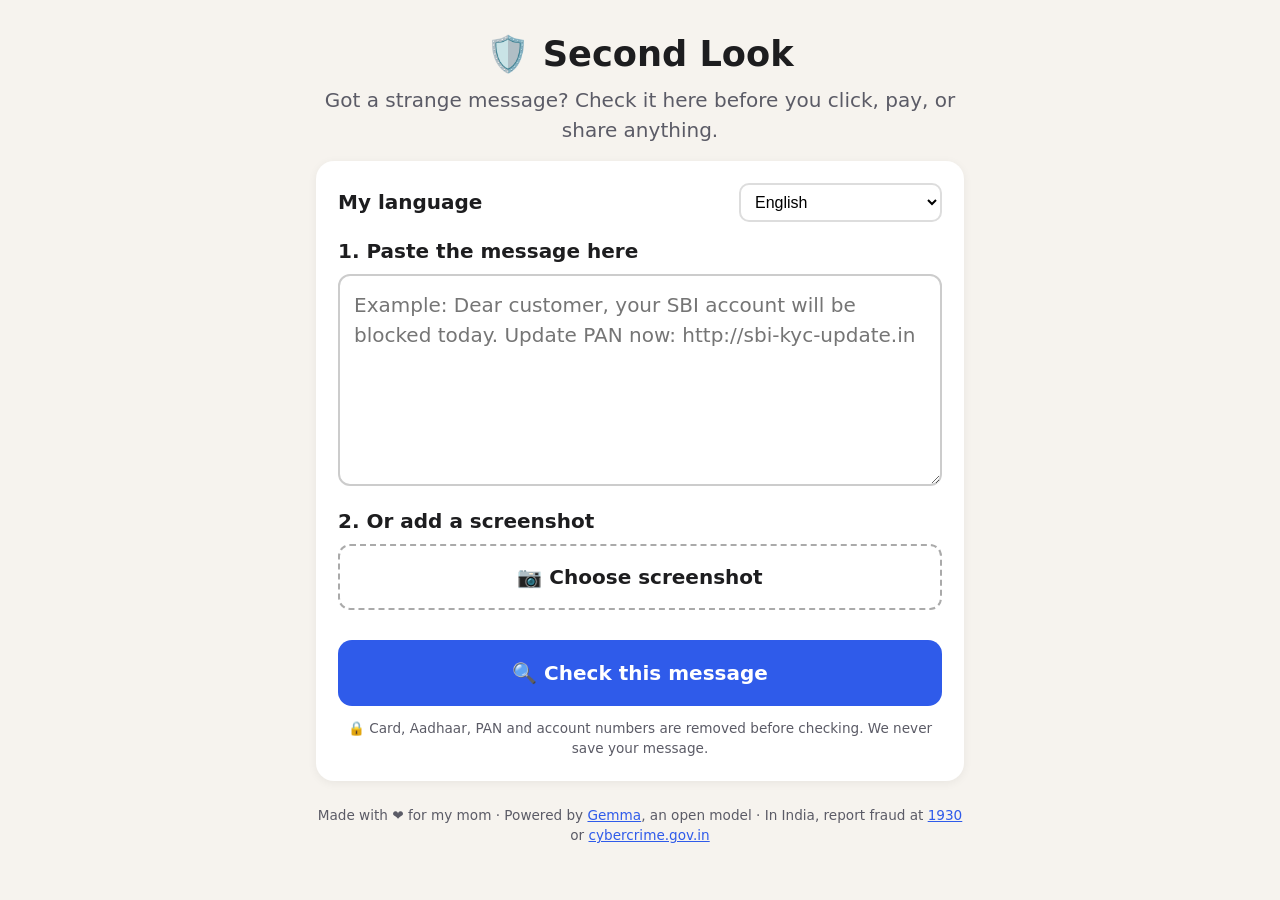
==== static/index.html @ 73c3bdf1 "Second Look: Gemma-powered scam checker for my mom" ====
<!doctype html>
<html lang="en">
<head>
  <meta charset="utf-8" />
  <meta name="viewport" content="width=device-width, initial-scale=1" />
  <title>Second Look - Is this message a scam?</title>
  <meta name="description" content="Paste a suspicious message and get a simple answer. Built for my parent with Gemma, an open model." />
  <link rel="icon" href="data:image/svg+xml,<svg xmlns='http://www.w3.org/2000/svg' viewBox='0 0 100 100'><text y='.9em' font-size='90'>🛡️</text></svg>" />
  <link rel="stylesheet" href="/static/style.css" />
</head>
<body>
  <main>
    <header>
      <h1>🛡️ Second Look</h1>
      <p class="tagline" id="t-tagline">Got a strange message? Check it here before you click, pay, or share anything.</p>
    </header>

    <section class="card">
      <label class="lang-row">
        <span id="t-lang">My language</span>
        <select id="language">
          <option>English</option>
          <option value="Hindi">हिन्दी (Hindi)</option>
          <option value="Bengali">বাংলা (Bengali)</option>
          <option value="Marathi">मराठी (Marathi)</option>
          <option value="Tamil">தமிழ் (Tamil)</option>
          <option value="Telugu">తెలుగు (Telugu)</option>
          <option value="Kannada">ಕನ್ನಡ (Kannada)</option>
          <option value="Malayalam">മലയാളം (Malayalam)</option>
          <option value="Gujarati">ગુજરાતી (Gujarati)</option>
          <option value="Punjabi">ਪੰਜਾਬੀ (Punjabi)</option>
          <option value="Urdu">اردو (Urdu)</option>
          <option value="Spanish">Español</option>
        </select>
      </label>

      <label for="text" class="big-label">1. Paste the message here</label>
      <textarea id="text" rows="6" placeholder="Example: Dear customer, your SBI account will be blocked today. Update PAN now: http://sbi-kyc-update.in"></textarea>

      <div class="big-label">2. Or add a screenshot</div>
      <label class="upload" id="upload-label">
        <input type="file" id="image" accept="image/*" />
        <span id="upload-text">📷 Choose screenshot</span>
      </label>
      <img id="preview" alt="" hidden />

      <button id="check" class="primary">🔍 Check this message</button>
      <p class="privacy">🔒 Card, Aadhaar, PAN and account numbers are removed before checking. We never save your message.</p>
    </section>

    <section id="loading" class="card loading" hidden>
      <div class="spinner"></div>
      <p>Checking carefully… please wait</p>
    </section>

    <section id="error" class="card error" hidden></section>

    <section id="result" class="card result" hidden>
      <div id="verdict" class="verdict"></div>
      <p id="headline" class="headline"></p>

      <h2 id="h-flags">Why</h2>
      <ul id="flags"></ul>

      <h2 id="h-todo">What to do</h2>
      <ol id="todo"></ol>

      <div class="actions">
        <button id="speak">🔊 Read aloud</button>
        <button id="share" class="whatsapp">📤 Send to my family</button>
        <button id="again">↩︎ Check another</button>
      </div>
      <p class="model" id="model"></p>
    </section>

    <section id="history" class="card" hidden>
      <h2>Recent checks (family view)</h2>
      <ul id="history-list" class="history"></ul>
    </section>

    <footer>
      Made with ❤️ for my mom · Powered by <a href="https://ai.google.dev/gemma" target="_blank" rel="noopener">Gemma</a>, an open model ·
      In India, report fraud at <a href="tel:1930">1930</a> or <a href="https://cybercrime.gov.in" target="_blank" rel="noopener">cybercrime.gov.in</a>
    </footer>
  </main>
  <script src="/static/app.js"></script>
</body>
</html>
---- static/style.css ----
:root {
  --bg: #f6f3ee;
  --card: #ffffff;
  --ink: #1d1d1f;
  --muted: #5b5b66;
  --brand: #2f5bea;
  --scam: #c62828;
  --scam-bg: #fdecea;
  --sus: #b26a00;
  --sus-bg: #fff4e0;
  --safe: #1b7f3b;
  --safe-bg: #e7f6ec;
  --radius: 18px;
}

* { box-sizing: border-box; }

body {
  margin: 0;
  background: var(--bg);
  color: var(--ink);
  font-family: system-ui, -apple-system, "Segoe UI", Roboto, "Noto Sans", sans-serif;
  font-size: 20px;
  line-height: 1.5;
}

main { max-width: 680px; margin: 0 auto; padding: 20px 16px 40px; }

header { text-align: center; margin-bottom: 16px; }
h1 { font-size: 2.2rem; margin: 8px 0 4px; }
.tagline { color: var(--muted); margin: 0; }

.card {
  background: var(--card);
  border-radius: var(--radius);
  padding: 22px;
  margin-bottom: 16px;
  box-shadow: 0 2px 10px rgba(0, 0, 0, 0.06);
}

.lang-row { display: flex; align-items: center; justify-content: space-between; gap: 12px; margin-bottom: 14px; font-weight: 600; }
select { font-size: 1rem; padding: 8px 10px; border-radius: 10px; border: 2px solid #ddd; background: #fff; }

.big-label { display: block; font-weight: 700; margin: 12px 0 8px; }

textarea {
  width: 100%;
  font: inherit;
  padding: 14px;
  border: 2px solid #ccc;
  border-radius: 12px;
  resize: vertical;
}
textarea:focus, select:focus { outline: 3px solid var(--brand); border-color: var(--brand); }

.upload {
  display: block;
  text-align: center;
  padding: 16px;
  border: 2px dashed #aaa;
  border-radius: 12px;
  cursor: pointer;
  font-weight: 600;
}
.upload input { display: none; }
#preview { display: block; max-width: 100%; max-height: 260px; margin: 12px auto 0; border-radius: 10px; }

button {
  font: inherit;
  font-weight: 700;
  border: none;
  border-radius: 14px;
  padding: 14px 18px;
  cursor: pointer;
  background: #ececf1;
  color: var(--ink);
}
button:active { transform: scale(0.98); }
button.primary { width: 100%; margin-top: 18px; background: var(--brand); color: #fff; font-size: 1.25rem; padding: 18px; }
button.primary:disabled { opacity: 0.6; cursor: wait; }
button.whatsapp { background: #25d366; color: #fff; }

.privacy { font-size: 0.85rem; color: var(--muted); margin: 12px 0 0; text-align: center; }

.loading { text-align: center; }
.spinner {
  width: 48px; height: 48px; margin: 0 auto 10px;
  border: 6px solid #ddd; border-top-color: var(--brand);
  border-radius: 50%; animation: spin 0.9s linear infinite;
}
@keyframes spin { to { transform: rotate(360deg); } }

.error { background: var(--scam-bg); color: var(--scam); font-weight: 600; }

.verdict {
  font-size: 2rem;
  font-weight: 800;
  text-align: center;
  padding: 18px;
  border-radius: 14px;
  margin-bottom: 10px;
}
.result.scam .verdict { background: var(--scam-bg); color: var(--scam); }
.result.suspicious .verdict { background: var(--sus-bg); color: var(--sus); }
.result.safe .verdict { background: var(--safe-bg); color: var(--safe); }
.result.scam { border: 4px solid var(--scam); }
.result.suspicious { border: 4px solid var(--sus); }
.result.safe { border: 4px solid var(--safe); }

.headline { font-size: 1.25rem; font-weight: 700; text-align: center; }
.result h2 { font-size: 1.1rem; margin: 18px 0 6px; color: var(--muted); text-transform: uppercase; letter-spacing: 0.04em; }
.result li { margin-bottom: 8px; }

.actions { display: grid; grid-template-columns: 1fr 1fr; gap: 10px; margin-top: 18px; }
.actions #again { grid-column: 1 / -1; }

.model { font-size: 0.8rem; color: var(--muted); text-align: center; margin: 12px 0 0; }

.history { list-style: none; padding: 0; margin: 0; font-size: 0.95rem; }
.history li { padding: 8px 0; border-bottom: 1px solid #eee; }
.history .tag { font-weight: 800; margin-right: 6px; }

footer { text-align: center; font-size: 0.85rem; color: var(--muted); margin-top: 24px; }
footer a { color: var(--brand); }
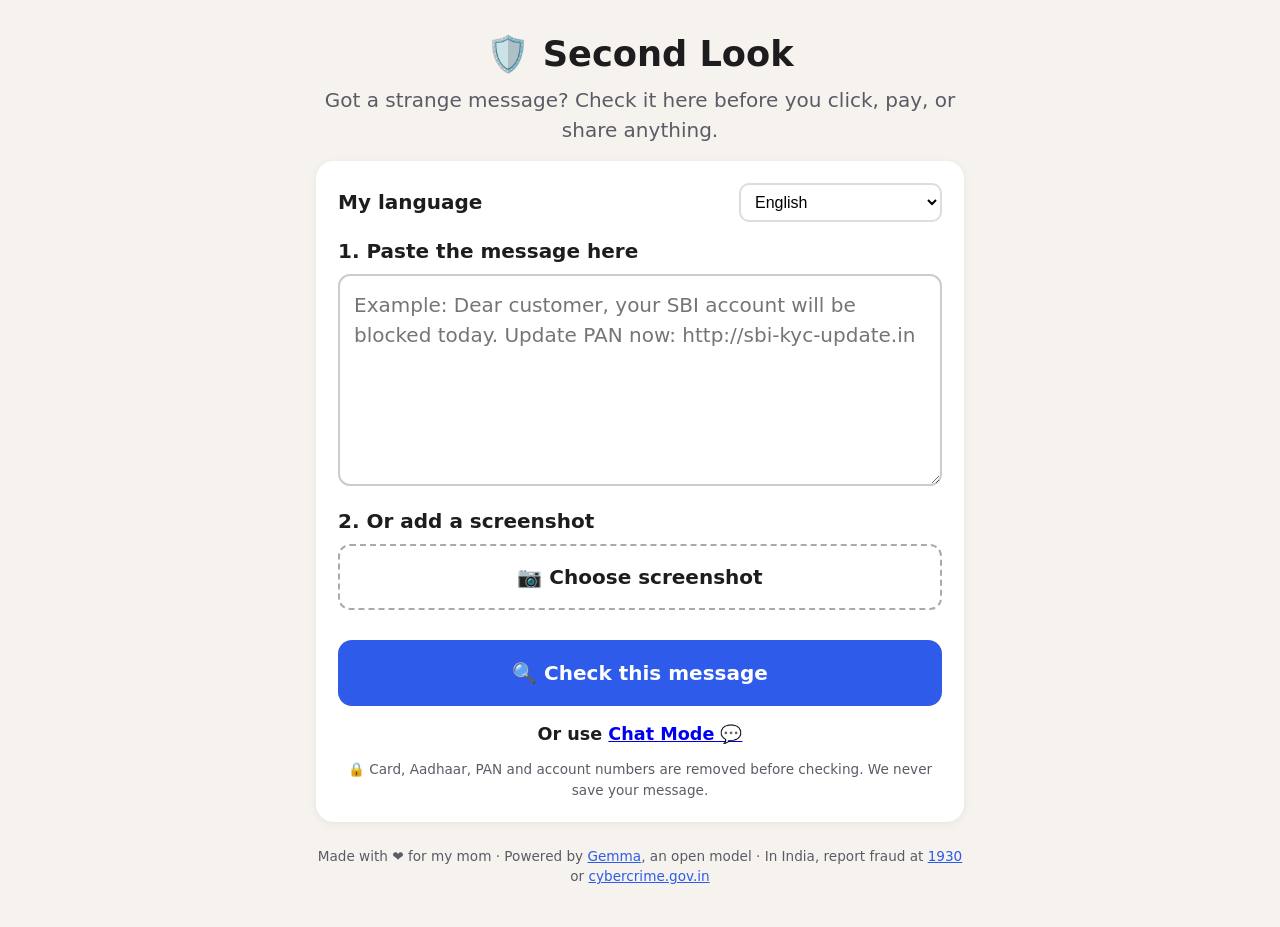
==== commit 9d57f0b0: "Add WhatsApp integration via Twilio and Web Chat UI" ====
--- a/static/index.html
+++ b/static/index.html
@@ -45,12 +45,16 @@
       <img id="preview" alt="" hidden />
 
       <button id="check" class="primary">🔍 Check this message</button>
+      <div style="text-align: center; margin-top: 15px; font-weight: bold; font-size: 1.1rem;">
+        Or use <a href="/chat">Chat Mode 💬</a>
+        <span id="wa-link-container" hidden> | <a id="wa-link" href="#" target="_blank">WhatsApp 🟢</a></span>
+      </div>
       <p class="privacy">🔒 Card, Aadhaar, PAN and account numbers are removed before checking. We never save your message.</p>
     </section>
 
     <section id="loading" class="card loading" hidden>
       <div class="spinner"></div>
-      <p>Checking carefully… please wait</p>
+      <p>Checking carefully… this takes about 30 seconds. Don't click anything in the message meanwhile.</p>
     </section>
 
     <section id="error" class="card error" hidden></section>
